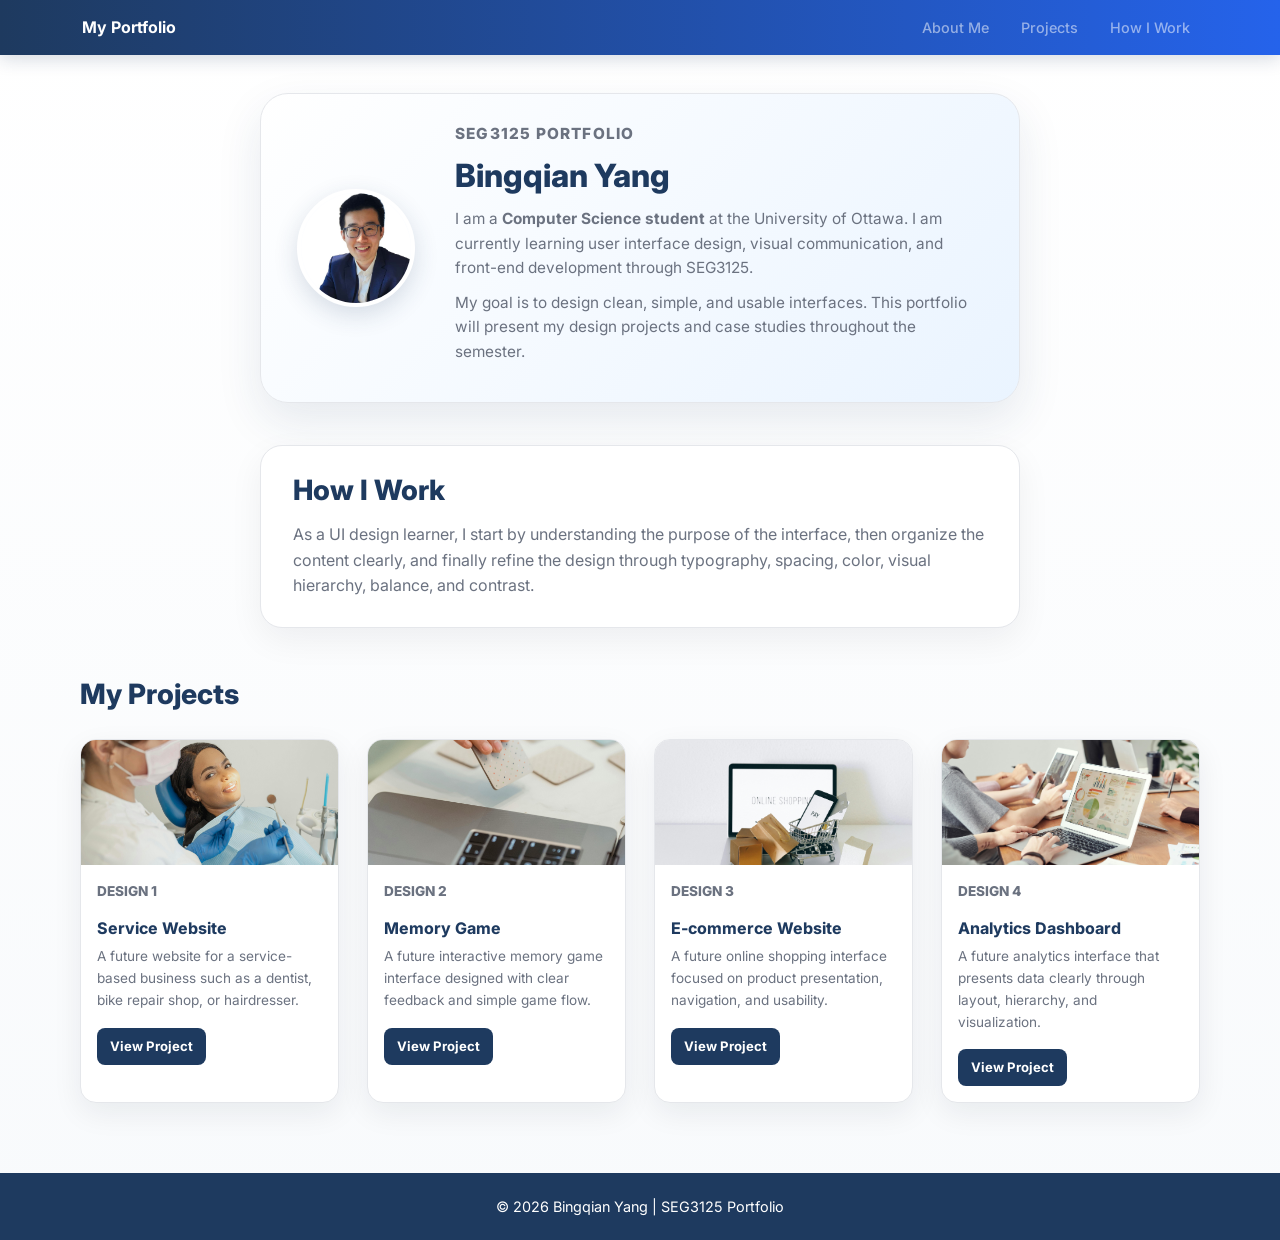
==== index.html @ 34b7f215 "Initial portfolio  website" ====
<!DOCTYPE html>
<html lang="en">
<head>
  <meta charset="UTF-8" />
  <meta name="viewport" content="width=device-width, initial-scale=1.0" />

  <title>Bingqian Yang | Portfolio</title>

  <!-- Bootstrap CSS -->
  <link
    href="https://cdn.jsdelivr.net/npm/bootstrap@5.3.3/dist/css/bootstrap.min.css"
    rel="stylesheet"
  />

  <!-- Google Font -->
  <link
    href="https://fonts.googleapis.com/css2?family=Inter:wght@400;500;600;700;800&display=swap"
    rel="stylesheet"
  />

  <!-- Custom CSS -->
  <link rel="stylesheet" href="style.css" />
</head>

<body>
  <!-- Navbar -->
  <nav class="navbar navbar-expand-lg navbar-dark portfolio-navbar">
    <div class="container">
      <a class="navbar-brand fw-bold" href="#">My Portfolio</a>

      <button
        class="navbar-toggler"
        type="button"
        data-bs-toggle="collapse"
        data-bs-target="#navbarNav"
      >
        <span class="navbar-toggler-icon"></span>
      </button>

      <div class="collapse navbar-collapse" id="navbarNav">
        <ul class="navbar-nav ms-auto gap-lg-3">
          <li class="nav-item">
            <a class="nav-link" href="#about">About Me</a>
          </li>

          <li class="nav-item">
            <a class="nav-link" href="#projects">Projects</a>
          </li>

          <li class="nav-item">
            <a class="nav-link" href="#work">How I Work</a>
          </li>
        </ul>
      </div>
    </div>
  </nav>

  <!-- Main Content -->
  <main class="main-wrapper">
    <!-- About / Profile Card -->
    <section id="about" class="profile-card">
      <div class="profile-image-wrapper">
        <img
          src="images/profile.jpg"
          alt="Profile photo"
          class="profile-image"
        />
      </div>

      <div class="profile-content">
        <p class="small-label">SEG3125 Portfolio</p>

        <h1>Bingqian Yang</h1>

        <p>
          I am a <strong>Computer Science student</strong> at the University of Ottawa.
          I am currently learning user interface design, visual communication, and
          front-end development through SEG3125.
        </p>

        <p>
          My goal is to design clean, simple, and usable interfaces. This portfolio
          will present my design projects and case studies throughout the semester.
        </p>
      </div>
    </section>

    <!-- How I Work Section -->
    <section id="work" class="simple-section">
      <h2>How I Work</h2>

      <p>
        As a UI design learner, I start by understanding the purpose of the interface,
        then organize the content clearly, and finally refine the design through
        typography, spacing, color, visual hierarchy, balance, and contrast.
      </p>
    </section>

    <!-- Projects Section -->
    <section id="projects" class="projects-section">
      <h2>My Projects</h2>

      <div class="projects-grid">
        <!-- Project 1 -->
        <a href="pages/service.html" class="project-link">
          <div class="project-card">
            <img
              src="images/service.jpg"
              alt="Service website preview"
              class="project-image"
            />

            <div class="project-body">
              <p class="project-number">Design 1</p>
              <h3>Service Website</h3>
              <p>
                A future website for a service-based business such as a dentist,
                bike repair shop, or hairdresser.
              </p>
              <span class="project-button">View Project</span>
            </div>
          </div>
        </a>

        <!-- Project 2 -->
        <a href="pages/memory.html" class="project-link">
          <div class="project-card">
            <img
              src="images/memory.jpg"
              alt="Memory game preview"
              class="project-image"
            />

            <div class="project-body">
              <p class="project-number">Design 2</p>
              <h3>Memory Game</h3>
              <p>
                A future interactive memory game interface designed with clear
                feedback and simple game flow.
              </p>
              <span class="project-button">View Project</span>
            </div>
          </div>
        </a>

        <!-- Project 3 -->
        <a href="pages/ecommerce.html" class="project-link">
          <div class="project-card">
            <img
              src="images/ecommerce.jpg"
              alt="E-commerce website preview"
              class="project-image"
            />

            <div class="project-body">
              <p class="project-number">Design 3</p>
              <h3>E-commerce Website</h3>
              <p>
                A future online shopping interface focused on product presentation,
                navigation, and usability.
              </p>
              <span class="project-button">View Project</span>
            </div>
          </div>
        </a>

        <!-- Project 4 -->
        <a href="pages/analytics.html" class="project-link">
          <div class="project-card">
            <img
              src="images/analytics.jpg"
              alt="Analytics dashboard preview"
              class="project-image"
            />

            <div class="project-body">
              <p class="project-number">Design 4</p>
              <h3>Analytics Dashboard</h3>
              <p>
                A future analytics interface that presents data clearly through
                layout, hierarchy, and visualization.
              </p>
              <span class="project-button">View Project</span>
            </div>
          </div>
        </a>
      </div>
    </section>
  </main>

  <!-- Footer -->
  <footer class="footer-section">
    <p>© 2026 Bingqian Yang | SEG3125 Portfolio</p>
  </footer>

  <!-- Bootstrap JS -->
  <script
    src="https://cdn.jsdelivr.net/npm/bootstrap@5.3.3/dist/js/bootstrap.bundle.min.js">
  </script>

  <!-- Custom JS -->
  <script src="script.js"></script>
</body>
</html>
---- style.css ----
:root {
  --primary-color: #1e3a5f;
  --secondary-color: #3b82f6;
  --light-blue: #eaf4ff;
  --background-color: #f8fafc;
  --card-background: #ffffff;
  --text-color: #1f2937;
  --muted-color: #6b7280;
  --border-color: #e5e7eb;
}

* {
  box-sizing: border-box;
}

body {
  margin: 0;
  font-family: "Inter", Arial, sans-serif;
  color: var(--text-color);
  background: linear-gradient(180deg, #ffffff 0%, var(--background-color) 100%);
  line-height: 1.6;
}

/* Navbar */
.portfolio-navbar {
  background: linear-gradient(90deg, #1e3a5f 0%, #2563eb 100%);
  min-height: 54px;
  box-shadow: 0 4px 18px rgba(30, 58, 95, 0.18);
}

.navbar-brand {
  font-size: 1rem;
}

.nav-link {
  font-size: 0.9rem;
  font-weight: 500;
  opacity: 0.95;
}

.nav-link:hover {
  opacity: 1;
  text-decoration: underline;
}

/* Main Layout */
.main-wrapper {
  width: min(1120px, calc(100% - 40px));
  margin: 38px auto 70px;
}

/* Profile Card */
.profile-card {
  display: flex;
  align-items: center;
  gap: 40px;
  max-width: 760px;
  margin: 0 auto 42px;
  padding: 28px 36px;
  background: linear-gradient(135deg, #ffffff 0%, var(--light-blue) 100%);
  border: 1px solid var(--border-color);
  border-radius: 28px;
  box-shadow: 0 18px 45px rgba(30, 58, 95, 0.1);
}

.profile-image-wrapper {
  flex: 0 0 auto;
}

.profile-image {
  width: 118px;
  height: 118px;
  object-fit: cover;
  border-radius: 50%;
  border: 4px solid #ffffff;
  box-shadow: 0 8px 24px rgba(30, 58, 95, 0.16);
  background-color: #dbeafe;
}

.profile-content {
  flex: 1;
}

.small-label {
  color: var(--secondary-color);
  font-size: 0.78rem;
  font-weight: 800;
  letter-spacing: 1.2px;
  text-transform: uppercase;
  margin-bottom: 6px;
}

.profile-content h1 {
  color: var(--primary-color);
  font-size: 2rem;
  font-weight: 800;
  margin-bottom: 12px;
}

.profile-content p {
  color: var(--muted-color);
  font-size: 0.96rem;
  margin-bottom: 10px;
}

/* Simple Section */
.simple-section {
  max-width: 760px;
  margin: 0 auto 50px;
  padding: 28px 32px;
  background-color: var(--card-background);
  border: 1px solid var(--border-color);
  border-radius: 22px;
  box-shadow: 0 12px 34px rgba(15, 23, 42, 0.06);
}

.simple-section h2,
.projects-section h2 {
  color: var(--primary-color);
  font-size: 1.75rem;
  font-weight: 800;
  margin-bottom: 14px;
}

.simple-section p {
  color: var(--muted-color);
  margin-bottom: 0;
}

/* Projects */
.projects-section {
  max-width: 1250px;
  margin: 0 auto;
}

.projects-section h2 {
  margin-bottom: 28px;
}

.projects-grid {
  display: grid;
  grid-template-columns: repeat(4, 1fr);
  gap: 28px;
}

.project-link {
  text-decoration: none;
  color: inherit;
}

.project-card {
  background-color: var(--card-background);
  border: 1px solid var(--border-color);
  border-radius: 16px;
  overflow: hidden;
  box-shadow: 0 10px 30px rgba(15, 23, 42, 0.07);
  transition: transform 0.2s ease, box-shadow 0.2s ease;
  height: 100%;
}

.project-card:hover {
  transform: translateY(-6px);
  box-shadow: 0 18px 40px rgba(15, 23, 42, 0.12);
}

.project-image {
  width: 100%;
  height: 125px;
  object-fit: cover;
  display: block;
}

.project-body {
  padding: 16px;
}

.project-number {
  color: var(--secondary-color);
  font-size: 0.75rem;
  font-weight: 800;
  text-transform: uppercase;
  margin-bottom: 6px;
}

.project-body h3 {
  color: var(--primary-color);
  font-size: 1rem;
  font-weight: 750;
  margin-bottom: 8px;
}

.project-body p {
  color: var(--muted-color);
  font-size: 0.85rem;
  margin-bottom: 16px;
}

.project-button {
  display: inline-block;
  background-color: var(--primary-color);
  color: #ffffff;
  font-size: 0.82rem;
  font-weight: 700;
  padding: 8px 13px;
  border-radius: 8px;
}

.project-card:hover .project-button {
  background-color: var(--secondary-color);
}

/* Footer */
.footer-section {
  background-color: var(--primary-color);
  color: #ffffff;
  text-align: center;
  padding: 22px 16px;
}

.footer-section p {
  margin: 0;
  font-size: 0.9rem;
}

/* Responsive Design */
@media (max-width: 1100px) {
  .projects-grid {
    grid-template-columns: repeat(2, 1fr);
  }

  .profile-card {
    max-width: 720px;
  }
}

@media (max-width: 650px) {
  .main-wrapper {
    width: min(100% - 24px, 1120px);
    margin-top: 24px;
  }

  .profile-card {
    flex-direction: column;
    text-align: center;
    gap: 20px;
    padding: 28px 22px;
  }

  .projects-grid {
    grid-template-columns: 1fr;
    gap: 22px;
  }

  .simple-section {
    padding: 24px 20px;
  }

  .profile-content h1 {
    font-size: 1.7rem;
  }

  .simple-section h2,
  .projects-section h2 {
    font-size: 1.5rem;
  }
}
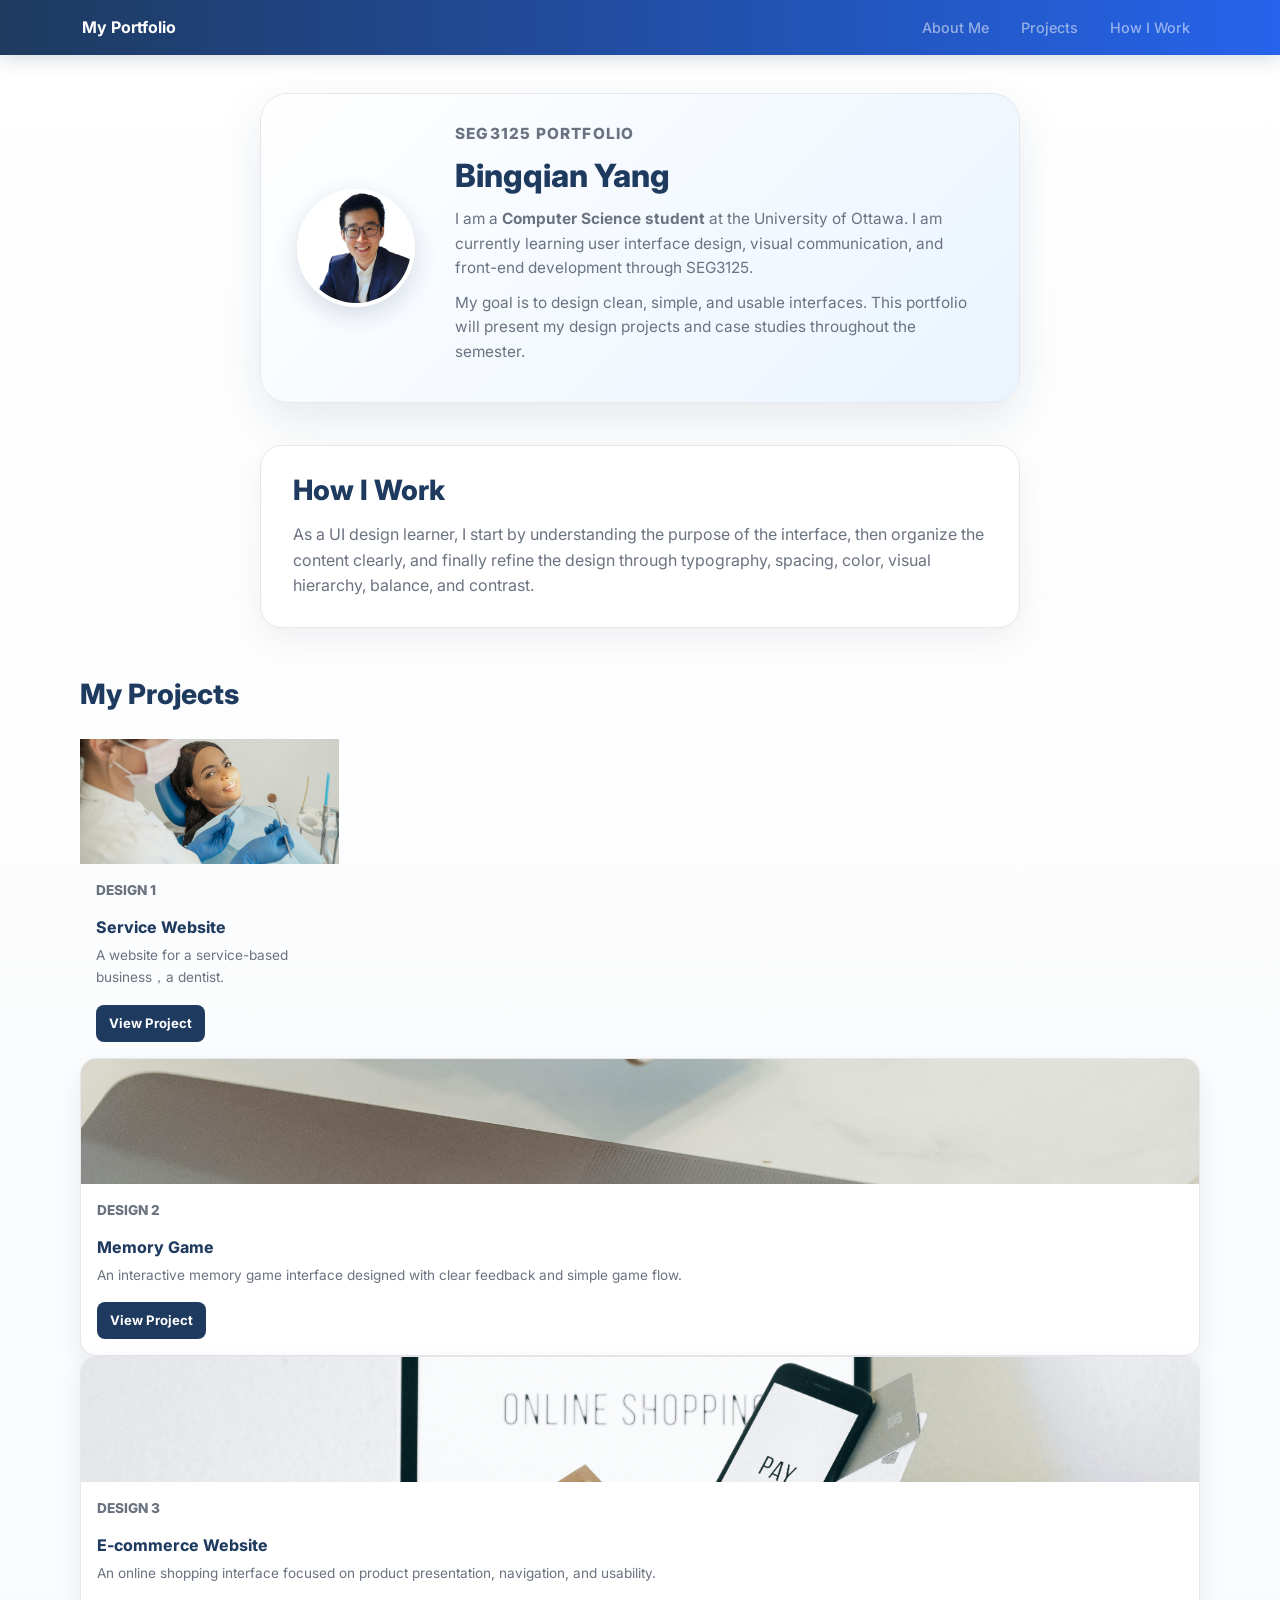
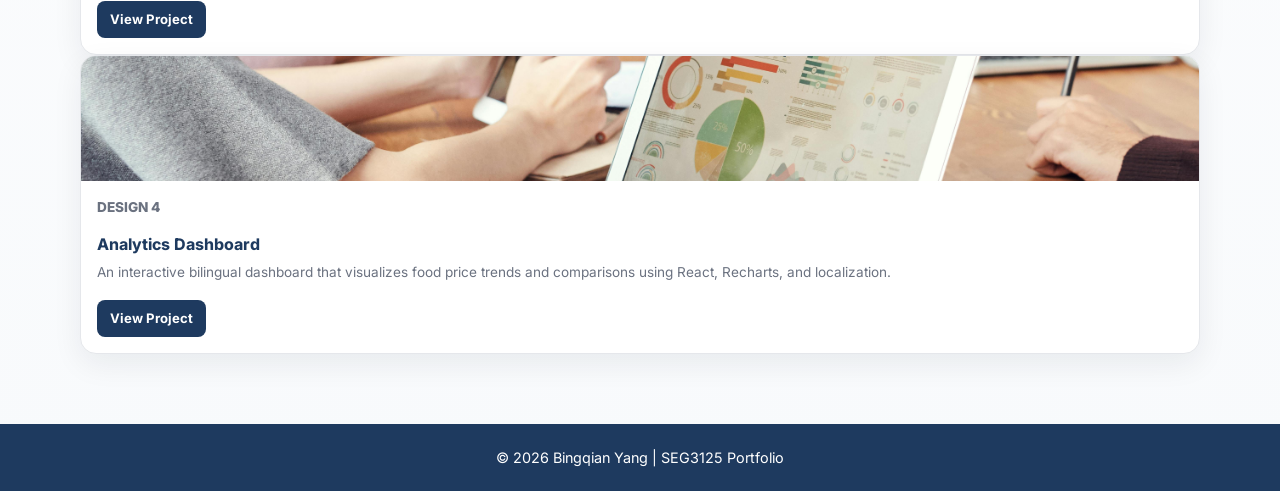
==== commit 8d8a68cf: "Update index.html" ====
--- a/index.html
+++ b/index.html
@@ -102,7 +102,7 @@
 
       <div class="projects-grid">
         <!-- Project 1 -->
-        <a href="pages/service.html" class="project-link">
+        <a href="https://bing-clearsmile-service-site.netlify.app/" class="project-link" target = "_blank" rel="noopener noreferrer>
           <div class="project-card">
             <img
               src="images/service.jpg"
@@ -114,8 +114,7 @@
               <p class="project-number">Design 1</p>
               <h3>Service Website</h3>
               <p>
-                A future website for a service-based business such as a dentist,
-                bike repair shop, or hairdresser.
+                A website for a service-based business，a dentist.
               </p>
               <span class="project-button">View Project</span>
             </div>
@@ -123,7 +122,7 @@
         </a>
 
         <!-- Project 2 -->
-        <a href="pages/memory.html" class="project-link">
+        <a href="https://seg3125-memory-game.netlify.app/" class="project-link" target="_blank" rel="noopener noreferrer">
           <div class="project-card">
             <img
               src="images/memory.jpg"
@@ -135,7 +134,7 @@
               <p class="project-number">Design 2</p>
               <h3>Memory Game</h3>
               <p>
-                A future interactive memory game interface designed with clear
+                An interactive memory game interface designed with clear
                 feedback and simple game flow.
               </p>
               <span class="project-button">View Project</span>
@@ -144,7 +143,7 @@
         </a>
 
         <!-- Project 3 -->
-        <a href="pages/ecommerce.html" class="project-link">
+        <a href="https://urbanstep-ecommerce.netlify.app/" class="project-link" target="_blank" rel="noreferrer">
           <div class="project-card">
             <img
               src="images/ecommerce.jpg"
@@ -156,7 +155,7 @@
               <p class="project-number">Design 3</p>
               <h3>E-commerce Website</h3>
               <p>
-                A future online shopping interface focused on product presentation,
+                An online shopping interface focused on product presentation,
                 navigation, and usability.
               </p>
               <span class="project-button">View Project</span>
@@ -165,7 +164,7 @@
         </a>
 
         <!-- Project 4 -->
-        <a href="pages/analytics.html" class="project-link">
+        <a href="https://seg3125-dashboard.netlify.app/" class="project-link" target="_blank" rel="noopener noreferrer">
           <div class="project-card">
             <img
               src="images/analytics.jpg"
@@ -177,8 +176,8 @@
               <p class="project-number">Design 4</p>
               <h3>Analytics Dashboard</h3>
               <p>
-                A future analytics interface that presents data clearly through
-                layout, hierarchy, and visualization.
+                An interactive bilingual dashboard that visualizes food price trends
+                and comparisons using React, Recharts, and localization.
               </p>
               <span class="project-button">View Project</span>
             </div>
@@ -201,4 +200,4 @@
   <!-- Custom JS -->
   <script src="script.js"></script>
 </body>
-</html>+</html>
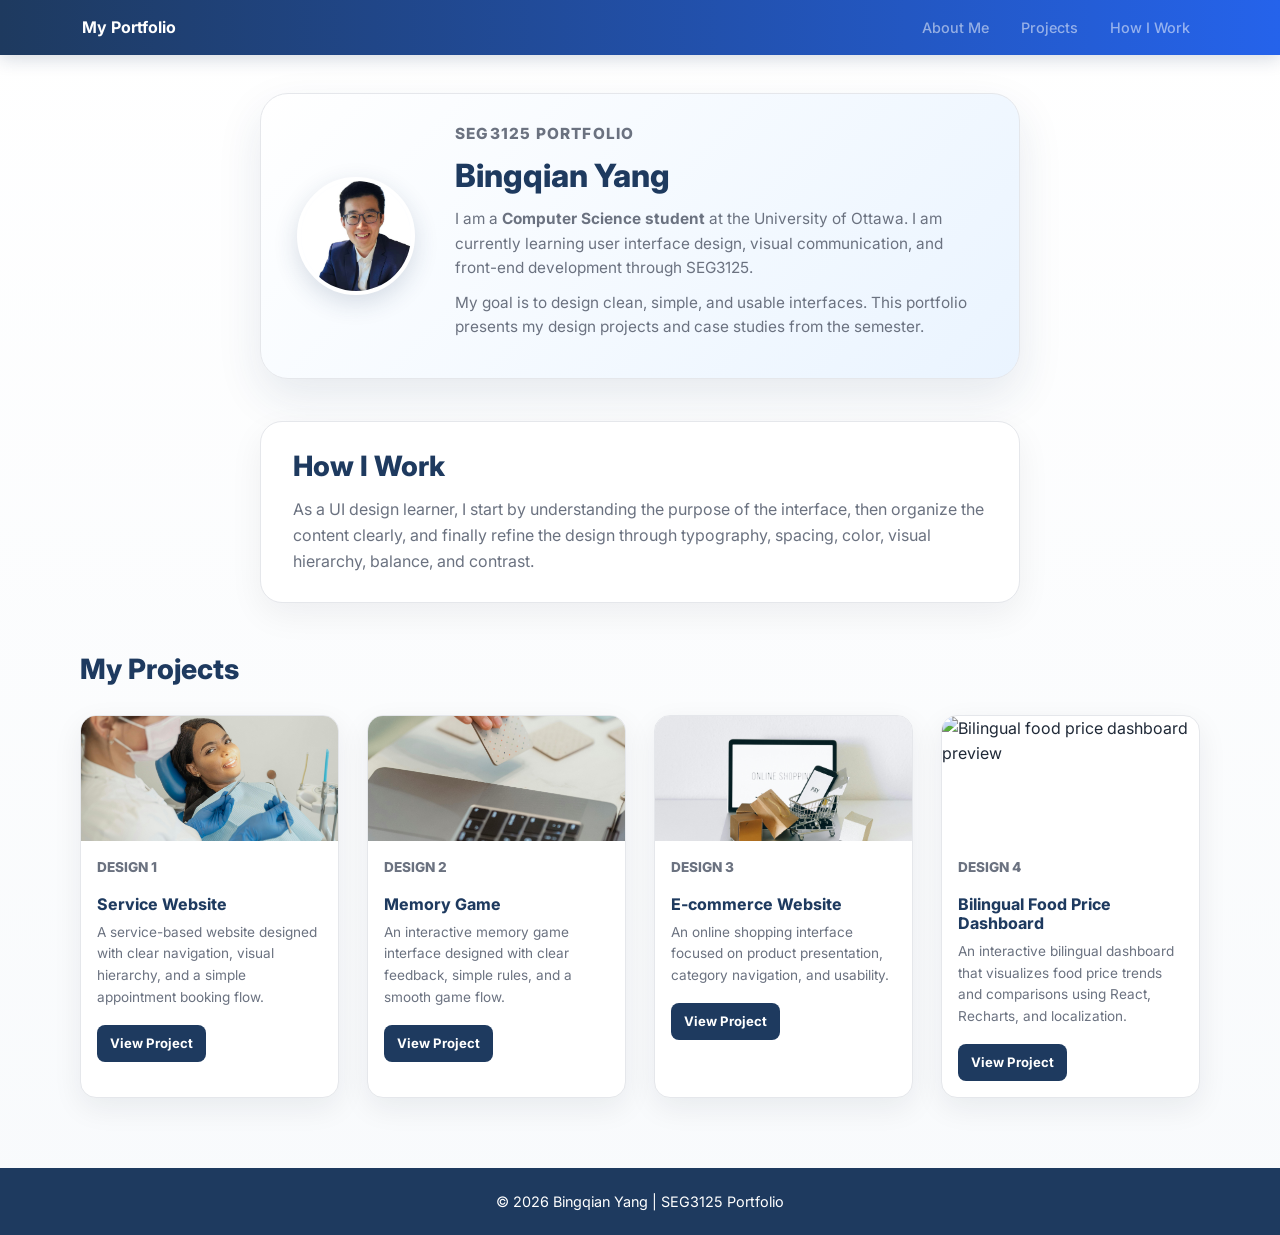
==== commit 228a0793: "Revise project details and improve alt text Updated project descriptions and links in the portfolio." ====
--- a/index.html
+++ b/index.html
@@ -62,7 +62,7 @@
       <div class="profile-image-wrapper">
         <img
           src="images/profile.jpg"
-          alt="Profile photo"
+          alt="Profile photo of Bingqian Yang"
           class="profile-image"
         />
       </div>
@@ -80,7 +80,7 @@
 
         <p>
           My goal is to design clean, simple, and usable interfaces. This portfolio
-          will present my design projects and case studies throughout the semester.
+          presents my design projects and case studies from the semester.
         </p>
       </div>
     </section>
@@ -102,7 +102,12 @@
 
       <div class="projects-grid">
         <!-- Project 1 -->
-        <a href="https://bing-clearsmile-service-site.netlify.app/" class="project-link" target = "_blank" rel="noopener noreferrer>
+        <a
+          href="https://bing-clearsmile-service-site.netlify.app/"
+          class="project-link"
+          target="_blank"
+          rel="noopener noreferrer"
+        >
           <div class="project-card">
             <img
               src="images/service.jpg"
@@ -114,7 +119,8 @@
               <p class="project-number">Design 1</p>
               <h3>Service Website</h3>
               <p>
-                A website for a service-based business，a dentist.
+                A service-based website designed with clear navigation,
+                visual hierarchy, and a simple appointment booking flow.
               </p>
               <span class="project-button">View Project</span>
             </div>
@@ -122,7 +128,12 @@
         </a>
 
         <!-- Project 2 -->
-        <a href="https://seg3125-memory-game.netlify.app/" class="project-link" target="_blank" rel="noopener noreferrer">
+        <a
+          href="https://seg3125-memory-game.netlify.app/"
+          class="project-link"
+          target="_blank"
+          rel="noopener noreferrer"
+        >
           <div class="project-card">
             <img
               src="images/memory.jpg"
@@ -134,8 +145,8 @@
               <p class="project-number">Design 2</p>
               <h3>Memory Game</h3>
               <p>
-                An interactive memory game interface designed with clear
-                feedback and simple game flow.
+                An interactive memory game interface designed with clear feedback,
+                simple rules, and a smooth game flow.
               </p>
               <span class="project-button">View Project</span>
             </div>
@@ -143,7 +154,12 @@
         </a>
 
         <!-- Project 3 -->
-        <a href="https://urbanstep-ecommerce.netlify.app/" class="project-link" target="_blank" rel="noreferrer">
+        <a
+          href="https://urbanstep-ecommerce.netlify.app/"
+          class="project-link"
+          target="_blank"
+          rel="noopener noreferrer"
+        >
           <div class="project-card">
             <img
               src="images/ecommerce.jpg"
@@ -156,7 +172,7 @@
               <h3>E-commerce Website</h3>
               <p>
                 An online shopping interface focused on product presentation,
-                navigation, and usability.
+                category navigation, and usability.
               </p>
               <span class="project-button">View Project</span>
             </div>
@@ -164,17 +180,22 @@
         </a>
 
         <!-- Project 4 -->
-        <a href="https://seg3125-dashboard.netlify.app/" class="project-link" target="_blank" rel="noopener noreferrer">
-          <div class="project-card">
-            <img
-              src="images/analytics.jpg"
-              alt="Analytics dashboard preview"
+        <a
+          href="https://seg3125-dashboard.netlify.app/"
+          class="project-link"
+          target="_blank"
+          rel="noopener noreferrer"
+        >
+          <div class="project-card">
+            <img
+              src="images/dashboard.jpg"
+              alt="Bilingual food price dashboard preview"
               class="project-image"
             />
 
             <div class="project-body">
               <p class="project-number">Design 4</p>
-              <h3>Analytics Dashboard</h3>
+              <h3>Bilingual Food Price Dashboard</h3>
               <p>
                 An interactive bilingual dashboard that visualizes food price trends
                 and comparisons using React, Recharts, and localization.
